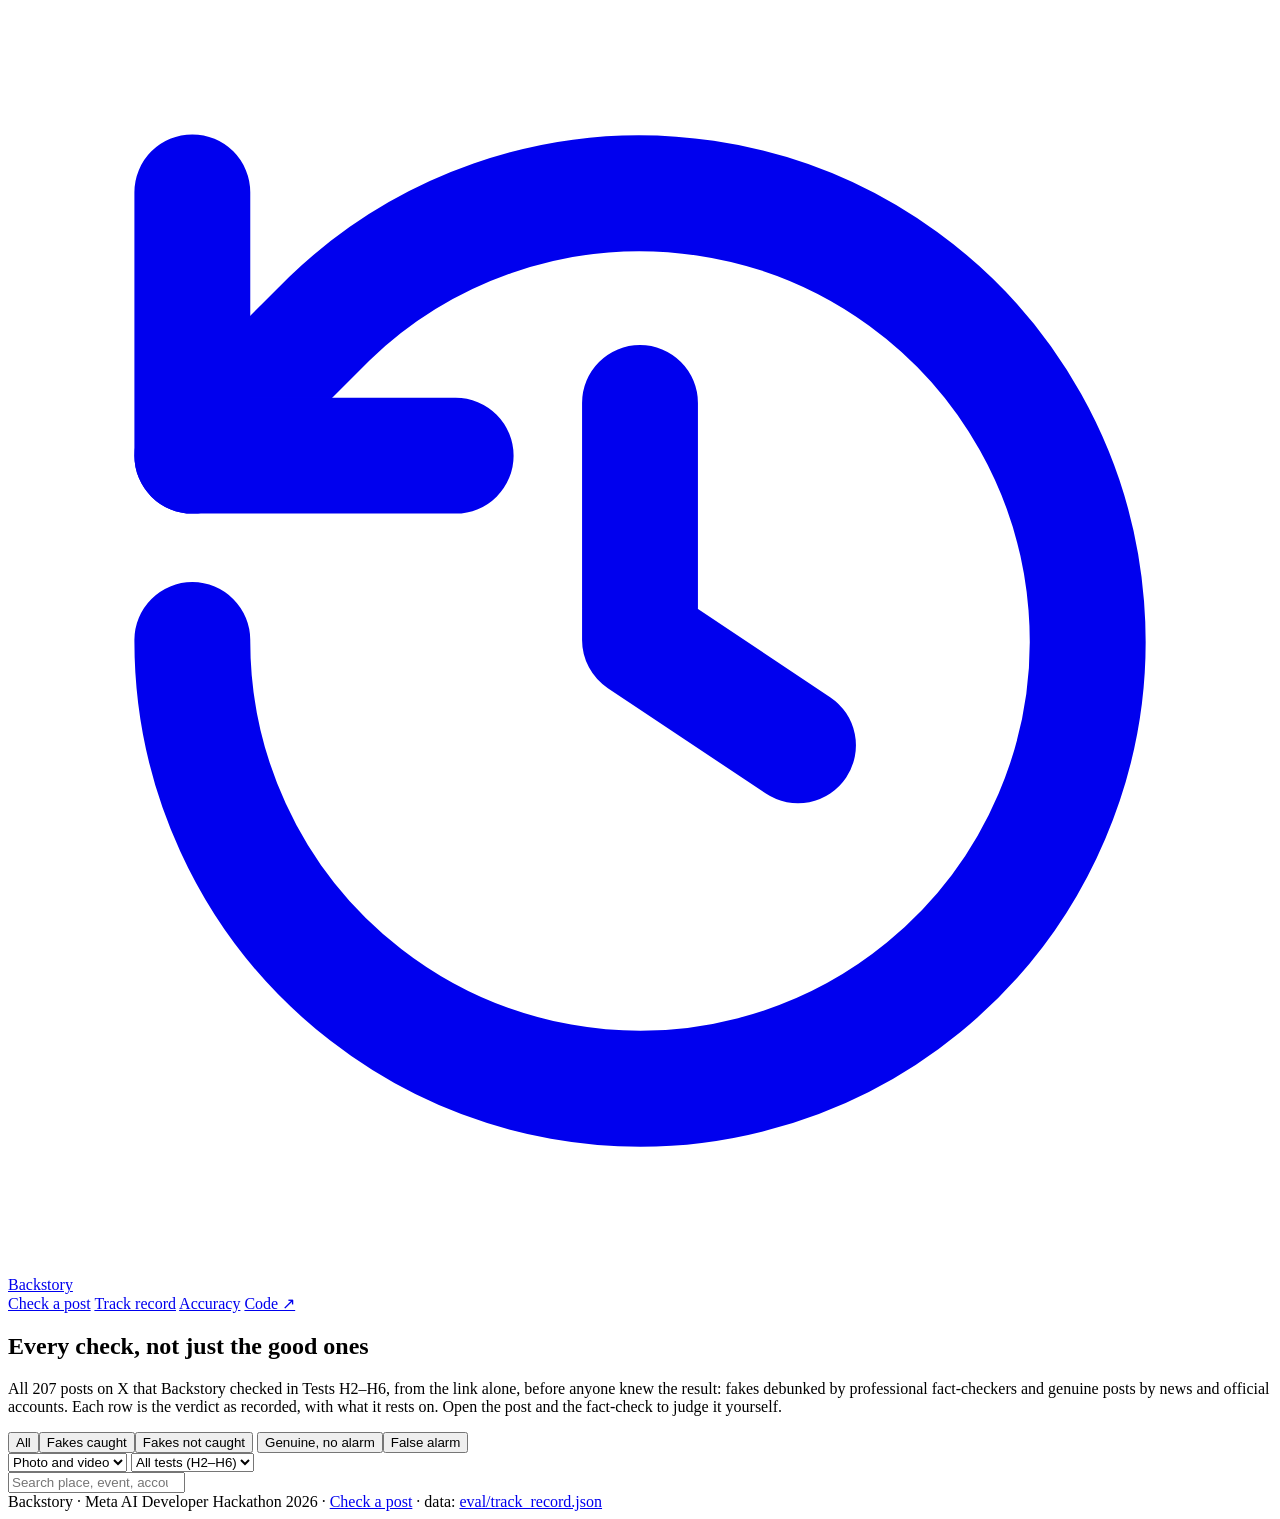
==== web/record.html @ 3fed4030 "UX pass: mobile layouts collapse with no sideways scroll, verdict chips on examples, picture pair fo" ====
<!doctype html>
<html lang="en">
<head>
<meta charset="utf-8">
<meta name="viewport" content="width=device-width, initial-scale=1">
<title>Backstory track record</title>
<link rel="preconnect" href="https://fonts.googleapis.com">
<link href="https://fonts.googleapis.com/css2?family=Inter:wght@400;500;600;700;800&family=JetBrains+Mono:wght@500&display=swap" rel="stylesheet">
<script>/* a picture another site refuses to serve is hidden, never shown broken */addEventListener("error",(e)=>{if(e.target&&e.target.tagName==="IMG")e.target.classList.add("broken")},true)</script>
<link rel="stylesheet" href="/static/style.css?v=51">
</head>
<body>
<header class="top">
  <a class="brand" href="/"><span class="logo"><svg viewBox="0 0 24 24" fill="none" stroke="currentColor" stroke-width="2.2" stroke-linecap="round" stroke-linejoin="round" aria-hidden="true"><path d="M3.5 12a8.5 8.5 0 1 0 2.6-6.1L3.5 8.5"/><path d="M3.5 3.5v5h5"/><path d="M12 7.5V12l3 2"/></svg></span>Backstory</a>
  <nav class="nav">
    <a href="/">Check a post</a>
    <a href="/record" class="on">Track record</a>
    <a href="/tested">Accuracy</a>
    <a href="https://github.com/stas-gatin/backstory" target="_blank" rel="noopener">Code ↗</a>
  </nav>
</header>

<section class="hero single">
  <div class="hero-text">
    <h1>Every check, <span>not just the good ones</span></h1>
    <p>All 207 posts on X that Backstory checked in Tests H2–H6, from the link alone, before anyone knew the result:
      fakes debunked by professional fact-checkers and genuine posts by news and official accounts. Each row is the
      verdict as recorded, with what it rests on. Open the post and the fact-check to judge it yourself.</p>
  </div>
</section>

<main class="record">
  <section class="rsum" id="rsum"></section>
  <section class="card wide">
    <div class="filters" id="filters">
      <div class="seg" data-key="outcome">
        <button class="on" data-v="">All</button><button data-v="caught">Fakes caught</button><button data-v="missed">Fakes not caught</button>
        <button data-v="no alarm">Genuine, no alarm</button><button data-v="false alarm">False alarm</button>
      </div>
      <select data-key="media" aria-label="Media"><option value="">Photo and video</option><option value="photo">Photos</option><option value="video">Videos</option></select>
      <select data-key="test" aria-label="Test"><option value="">All tests (H2–H6)</option><option value="H2">Test H2</option><option value="H3">Test H3</option><option value="H4">Test H4</option><option value="H5">Test H5</option><option value="H6">Test H6</option></select>
    </div>
    <div class="searchrow"><input type="search" id="q" placeholder="Search place, event, account…"><span class="hint" id="count"></span></div>
    <div class="rows" id="rows"></div>
    <button type="button" class="more" id="more" hidden></button>
  </section>
</main>
<footer>Backstory · Meta AI Developer Hackathon 2026 · <a href="/">Check a post</a> · data: <a href="https://github.com/stas-gatin/backstory/blob/main/eval/track_record.json">eval/track_record.json</a></footer>
<script>
const esc = (s) => String(s ?? "").replace(/[&<>"]/g, (c) => ({ "&": "&amp;", "<": "&lt;", ">": "&gt;", '"': "&quot;" }[c]));
const link = (u, t) => /^https?:\/\//.test(u || "") ? `<a href="${esc(u)}" target="_blank" rel="noopener noreferrer">${esc(t)}</a>` : esc(t);
const LABEL = { inconsistent: "Does not fit", consistent: "Fits", cannot_tell: "Cannot verify", error: "Error" };
const OUT = { caught: ["Fake caught", "ok"], missed: ["Fake not caught", "miss"], "no alarm": ["Genuine, no alarm", "ok"], "false alarm": ["False alarm", "bad"] };
let data = [], f = { outcome: "", media: "", test: "", q: "" }, shown = 25;

function summary() {
  const n = (p) => data.filter(p).length;
  const fakes = n((x) => x.group === "fake"), caught = n((x) => x.outcome === "caught");
  const calls = n((x) => x.verdict === "inconsistent"), fa = n((x) => x.outcome === "false alarm");
  $("rsum").innerHTML = `
    <div class="kpi"><b>${calls - fa} of ${calls}</b><span>"Does not fit" verdicts that were right</span></div>
    <div class="kpi"><b>${caught} of ${fakes}</b><span>fakes caught; the rest got "Cannot verify"</span></div>
    <div class="kpi"><b>${fa} of ${data.length - fakes}</b><span>genuine posts wrongly called "Does not fit"</span></div>
    <div class="kpi weak"><b>${n((x) => x.media === "video" && x.outcome === "caught")} of ${n((x) => x.media === "video" && x.group === "fake")}</b><span>fake videos caught: the weak spot</span></div>`;
}

function $(id) { return document.getElementById(id); }

function draw() {
  const q = f.q.toLowerCase();
  const rows = data.filter((x) => (!f.outcome || x.outcome === f.outcome) && (!f.media || x.media === f.media) && (!f.test || x.test === f.test)
    && (!q || [x.claimed, x.truth, x.summary, x.post_url].join(" ").toLowerCase().includes(q)));
  $("count").textContent = rows.length + " of " + data.length + " posts";
  $("more").hidden = rows.length <= shown;
  $("more").textContent = `Show ${Math.min(25, rows.length - shown)} more (${rows.length - shown} left)`;
  $("rows").innerHTML = rows.slice(0, shown).map((x) => {
    const [ol, oc] = OUT[x.outcome];
    const fc = x.first_copy;
    return `<article class="rrow ${oc}">
      <div class="rhead"><span class="rout ${oc}">${ol}</span><span class="rv ${x.verdict}">${LABEL[x.verdict] || esc(x.verdict)}</span>
        <span class="rmeta">Test ${esc(x.test)} · ${esc(x.media)}${x.community_note ? " · has a Community Note" : ""}</span>
        <span class="rlinks"><button type="button" class="showpost" data-url="${esc(x.post_url)}">Show the post</button> · ${link(x.post_url, "Open on X")}${x.fact_check ? " · " + link(x.fact_check, x.group === "fake" ? "Fact-check" : "Source") : ""}</span></div>
      <div class="rgrid"><div><div class="rk">The post claimed</div>${esc(x.claimed)}</div>
        <div><div class="rk">${x.group === "fake" ? "The fact-checker found" : "What it really shows"}</div>${esc(x.truth)}</div></div>
      <div class="rsay"><div class="rk">Backstory said</div>${esc(x.summary || "")}</div>
      ${fc || x.proof ? `<details class="rmore"><summary>Evidence and proof check</summary>
        ${fc ? `<div class="rfc"><div class="rk">Earliest copy it cited</div>${esc(fc.date)} · ${link(fc.url, fc.domain)} (${esc(fc.how)})</div>` : ""}
        ${x.proof ? `<div class="rfc"><div class="rk">Proof check</div>${esc(x.proof)}</div>` : ""}
        <div class="rmeta">Pipeline version ${esc(x.version)}${x.usd != null ? ` · $${(+x.usd).toFixed(3)}` : ""}</div></details>` : ""}
      <div class="embed" hidden></div>
    </article>`;
  }).join("");
}

// The post itself, shown with X's own embed: the photo or video comes from X, not from this site, and appears only
// while the post is still online.
$("rows").addEventListener("click", (e) => {
  const b = e.target.closest(".showpost"); if (!b) return;
  const box = b.closest(".rrow").querySelector(".embed");
  if (!box.hidden) { box.hidden = true; box.innerHTML = ""; b.textContent = "Show the post"; return; }
  box.hidden = false; b.textContent = "Hide the post";
  box.innerHTML = `<blockquote class="twitter-tweet" data-dnt="true" data-conversation="none"><a href="${esc(b.dataset.url.replace("x.com", "twitter.com"))}"></a></blockquote>`;
  if (window.twttr?.widgets) window.twttr.widgets.load(box);
  else if (!document.getElementById("xw")) { const sc = document.createElement("script"); sc.id = "xw"; sc.async = true; sc.src = "https://platform.twitter.com/widgets.js"; document.body.appendChild(sc); }
});

document.querySelectorAll(".seg").forEach((seg) => seg.addEventListener("click", (e) => {
  const b = e.target.closest("button"); if (!b) return;
  seg.querySelectorAll("button").forEach((x) => x.classList.toggle("on", x === b));
  f[seg.dataset.key] = b.dataset.v; shown = 25; draw();
}));
document.querySelectorAll(".filters select").forEach((sel) => sel.addEventListener("change", () => { f[sel.dataset.key] = sel.value; shown = 25; draw(); }));
$("q").addEventListener("input", (e) => { f.q = e.target.value; shown = 25; draw(); });
$("more").addEventListener("click", () => { shown += 25; draw(); });
fetch("/api/record").then((r) => r.json()).then((d) => { data = d; summary(); draw(); });
</script>
<script src="/static/motion.js?v=2"></script>
</body>
</html>
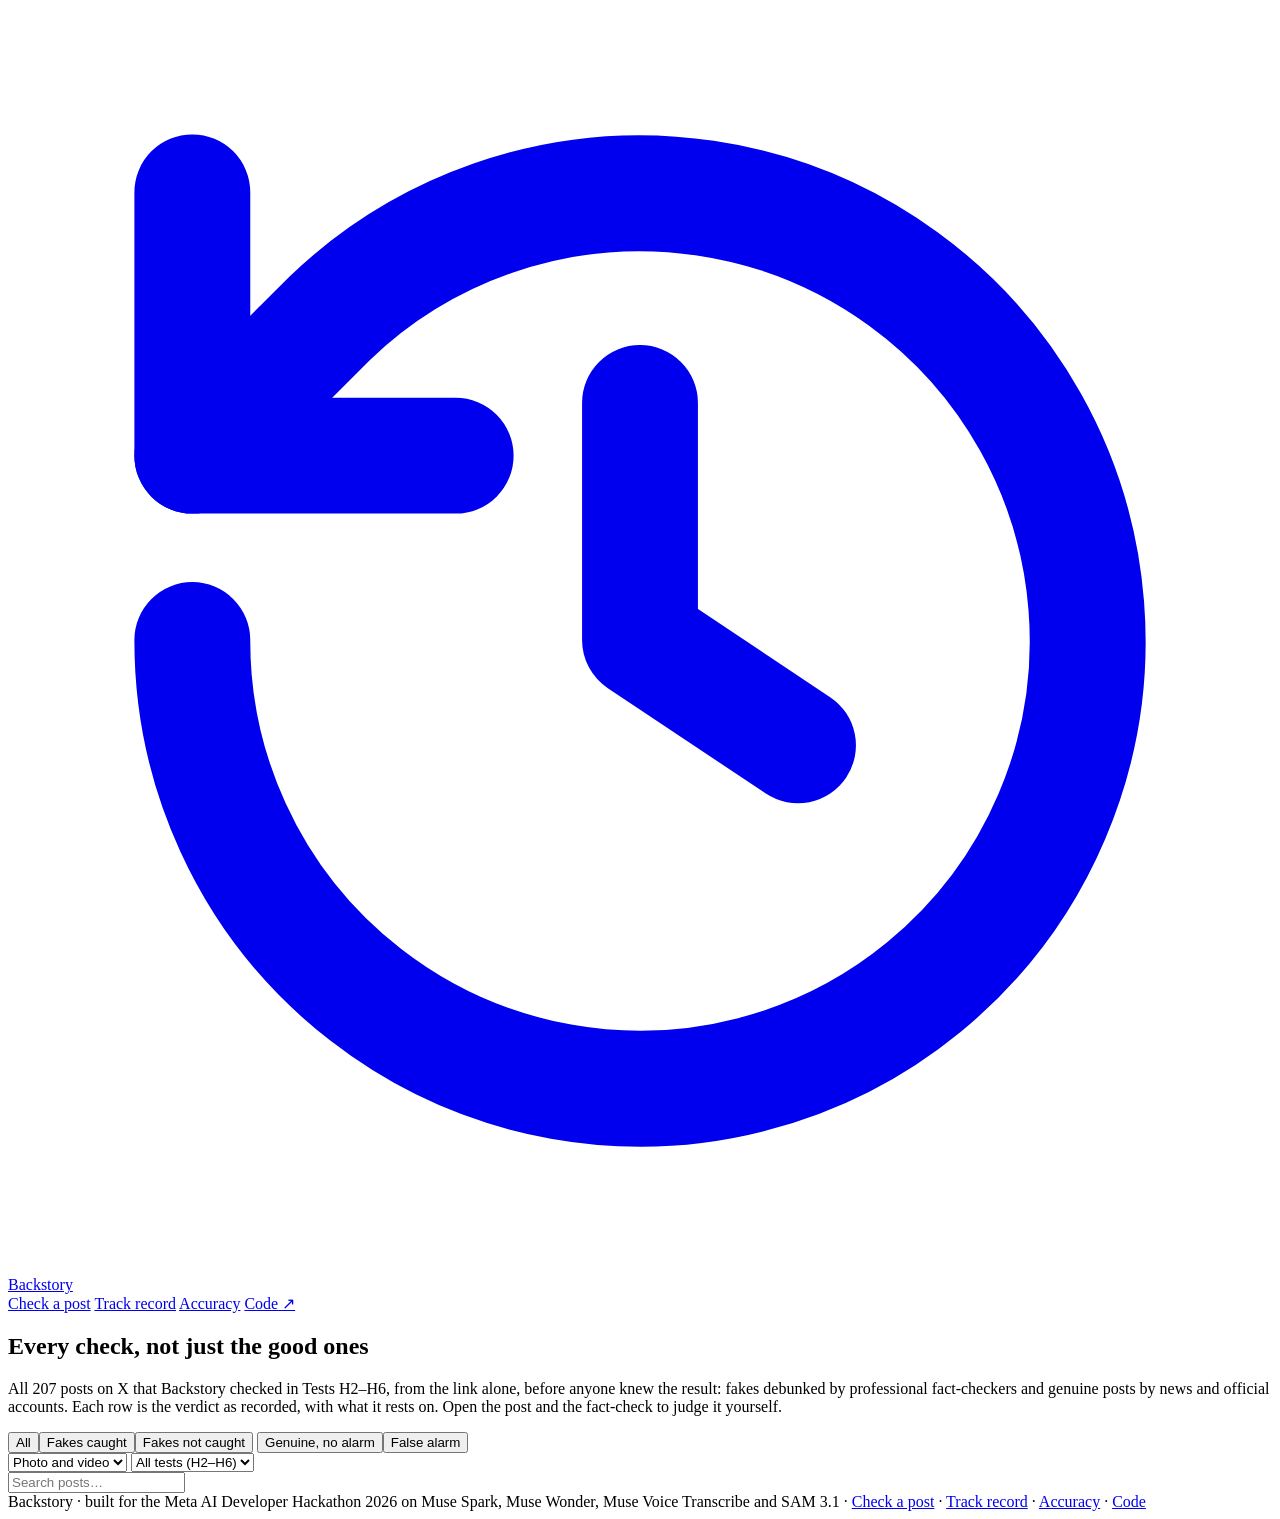
==== commit d3c9ad63: "UX pass 2: plain wording (no internal ids, dates said plainly, language names), whole Community Note" ====
--- a/web/record.html
+++ b/web/record.html
@@ -7,7 +7,7 @@
 <link rel="preconnect" href="https://fonts.googleapis.com">
 <link href="https://fonts.googleapis.com/css2?family=Inter:wght@400;500;600;700;800&family=JetBrains+Mono:wght@500&display=swap" rel="stylesheet">
 <script>/* a picture another site refuses to serve is hidden, never shown broken */addEventListener("error",(e)=>{if(e.target&&e.target.tagName==="IMG")e.target.classList.add("broken")},true)</script>
-<link rel="stylesheet" href="/static/style.css?v=51">
+<link rel="stylesheet" href="/static/style.css?v=54">
 </head>
 <body>
 <header class="top">
@@ -40,12 +40,12 @@
       <select data-key="media" aria-label="Media"><option value="">Photo and video</option><option value="photo">Photos</option><option value="video">Videos</option></select>
       <select data-key="test" aria-label="Test"><option value="">All tests (H2–H6)</option><option value="H2">Test H2</option><option value="H3">Test H3</option><option value="H4">Test H4</option><option value="H5">Test H5</option><option value="H6">Test H6</option></select>
     </div>
-    <div class="searchrow"><input type="search" id="q" placeholder="Search place, event, account…"><span class="hint" id="count"></span></div>
+    <div class="searchrow"><input type="search" id="q" placeholder="Search posts…"><span class="hint" id="count"></span></div>
     <div class="rows" id="rows"></div>
     <button type="button" class="more" id="more" hidden></button>
   </section>
 </main>
-<footer>Backstory · Meta AI Developer Hackathon 2026 · <a href="/">Check a post</a> · data: <a href="https://github.com/stas-gatin/backstory/blob/main/eval/track_record.json">eval/track_record.json</a></footer>
+<footer>Backstory · built for the Meta AI Developer Hackathon 2026 on Muse Spark, Muse Wonder, Muse Voice Transcribe and SAM 3.1 · <a href="/">Check a post</a> · <a href="/record">Track record</a> · <a href="/tested">Accuracy</a> · <a href="https://github.com/stas-gatin/backstory" target="_blank" rel="noopener">Code</a></footer>
 <script>
 const esc = (s) => String(s ?? "").replace(/[&<>"]/g, (c) => ({ "&": "&amp;", "<": "&lt;", ">": "&gt;", '"': "&quot;" }[c]));
 const link = (u, t) => /^https?:\/\//.test(u || "") ? `<a href="${esc(u)}" target="_blank" rel="noopener noreferrer">${esc(t)}</a>` : esc(t);
